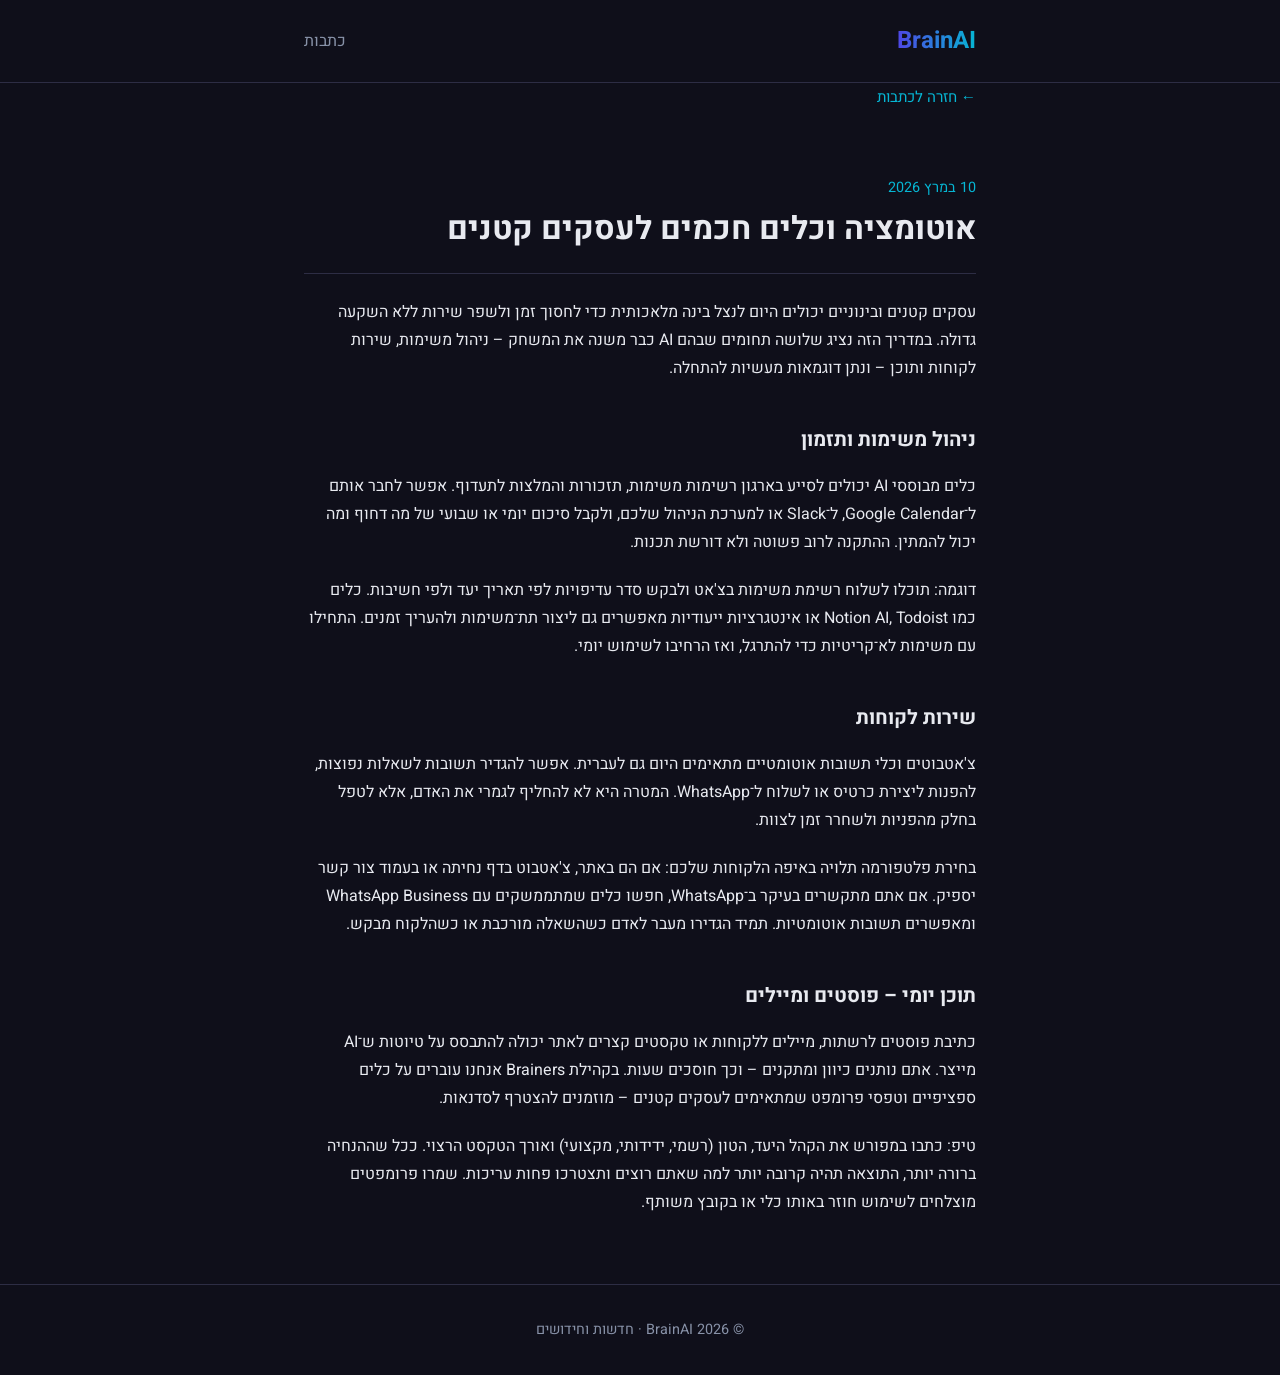
==== article-automation-smb.html @ 37932627 "feat: עמוד כתבות חדשות 2026 - BrainAI - כתבות מורחבות, תמונות כרטיסים, ברנד Made-with: Cursor" ====
<!DOCTYPE html>
<html lang="he" dir="rtl">
<head>
  <meta charset="UTF-8">
  <meta name="viewport" content="width=device-width, initial-scale=1">
  <title>אוטומציה וכלים חכמים לעסקים קטנים | BrainAI</title>
  <link href="https://fonts.googleapis.com/css2?family=Heebo:wght@300;400;500;600;700&display=swap" rel="stylesheet">
  <style>
    :root { --brand-primary: #4f46e5; --brand-secondary: #06b6d4; --bg: #0f0f1a; --surface: #18182a; --text: #e8eaf0; --text-muted: #8892a8; --border: #2d2d44; }
    * { box-sizing: border-box; margin: 0; padding: 0; }
    body { font-family: 'Heebo', sans-serif; background: var(--bg); color: var(--text); line-height: 1.75; min-height: 100vh; }
    .wrap { max-width: 720px; margin: 0 auto; padding: 0 24px; }
    header { padding: 20px 0; border-bottom: 1px solid var(--border); }
    .logo { font-size: 1.5rem; font-weight: 700; background: linear-gradient(90deg, var(--brand-primary), var(--brand-secondary)); -webkit-background-clip: text; -webkit-text-fill-color: transparent; text-decoration: none; }
    .article-header { padding: 40px 0 24px; }
    .article-date { font-size: 0.9rem; color: var(--brand-secondary); margin-bottom: 8px; }
    .article-header h1 { font-size: clamp(1.5rem, 4vw, 2rem); font-weight: 700; line-height: 1.3; }
    .prose { padding: 24px 0 48px; }
    .prose p { margin-bottom: 1.25em; color: var(--text); }
    .prose h2 { font-size: 1.25rem; margin: 2em 0 0.75em; color: var(--text); }
    .prose ul { margin: 1em 0 1.5em 1.5em; }
    .back { display: inline-block; color: var(--brand-secondary); text-decoration: none; margin-bottom: 24px; font-size: 0.95rem; }
    footer { padding: 32px 0; border-top: 1px solid var(--border); text-align: center; color: var(--text-muted); font-size: 0.9rem; }
  </style>
</head>
<body>
  <header>
    <div class="wrap" style="display: flex; justify-content: space-between; align-items: center;">
      <a href="index.html" class="logo">BrainAI</a>
      <a href="index.html" style="color: var(--text-muted); text-decoration: none;">כתבות</a>
    </div>
  </header>
  <main class="wrap">
    <a href="index.html" class="back">← חזרה לכתבות</a>
    <article>
      <header class="article-header">
        <div class="article-date">10 במרץ 2026</div>
        <h1>אוטומציה וכלים חכמים לעסקים קטנים</h1>
      </header>
      <div class="prose">
        <p>עסקים קטנים ובינוניים יכולים היום לנצל בינה מלאכותית כדי לחסוך זמן ולשפר שירות ללא השקעה גדולה. במדריך הזה נציג שלושה תחומים שבהם AI כבר משנה את המשחק – ניהול משימות, שירות לקוחות ותוכן – ונתן דוגמאות מעשיות להתחלה.</p>
        <h2>ניהול משימות ותזמון</h2>
        <p>כלים מבוססי AI יכולים לסייע בארגון רשימות משימות, תזכורות והמלצות לתעדוף. אפשר לחבר אותם ל־Google Calendar, ל־Slack או למערכת הניהול שלכם, ולקבל סיכום יומי או שבועי של מה דחוף ומה יכול להמתין. ההתקנה לרוב פשוטה ולא דורשת תכנות.</p>
        <p>דוגמה: תוכלו לשלוח רשימת משימות בצ'אט ולבקש סדר עדיפויות לפי תאריך יעד ולפי חשיבות. כלים כמו Notion AI, Todoist או אינטגרציות ייעודיות מאפשרים גם ליצור תת־משימות ולהעריך זמנים. התחילו עם משימות לא־קריטיות כדי להתרגל, ואז הרחיבו לשימוש יומי.</p>
        <h2>שירות לקוחות</h2>
        <p>צ'אטבוטים וכלי תשובות אוטומטיים מתאימים היום גם לעברית. אפשר להגדיר תשובות לשאלות נפוצות, להפנות ליצירת כרטיס או לשלוח ל־WhatsApp. המטרה היא לא להחליף לגמרי את האדם, אלא לטפל בחלק מהפניות ולשחרר זמן לצוות.</p>
        <p>בחירת פלטפורמה תלויה באיפה הלקוחות שלכם: אם הם באתר, צ'אטבוט בדף נחיתה או בעמוד צור קשר יספיק. אם אתם מתקשרים בעיקר ב־WhatsApp, חפשו כלים שמתממשקים עם WhatsApp Business ומאפשרים תשובות אוטומטיות. תמיד הגדירו מעבר לאדם כשהשאלה מורכבת או כשהלקוח מבקש.</p>
        <h2>תוכן יומי – פוסטים ומיילים</h2>
        <p>כתיבת פוסטים לרשתות, מיילים ללקוחות או טקסטים קצרים לאתר יכולה להתבסס על טיוטות ש־AI מייצר. אתם נותנים כיוון ומתקנים – וכך חוסכים שעות. בקהילת Brainers אנחנו עוברים על כלים ספציפיים וטפסי פרומפט שמתאימים לעסקים קטנים – מוזמנים להצטרף לסדנאות.</p>
        <p>טיפ: כתבו במפורש את הקהל היעד, הטון (רשמי, ידידותי, מקצועי) ואורך הטקסט הרצוי. ככל שההנחיה ברורה יותר, התוצאה תהיה קרובה יותר למה שאתם רוצים ותצטרכו פחות עריכות. שמרו פרומפטים מוצלחים לשימוש חוזר באותו כלי או בקובץ משותף.</p>
      </div>
    </article>
  </main>
  <footer><div class="wrap">© 2026 BrainAI · חדשות וחידושים</div></footer>
</body>
</html>
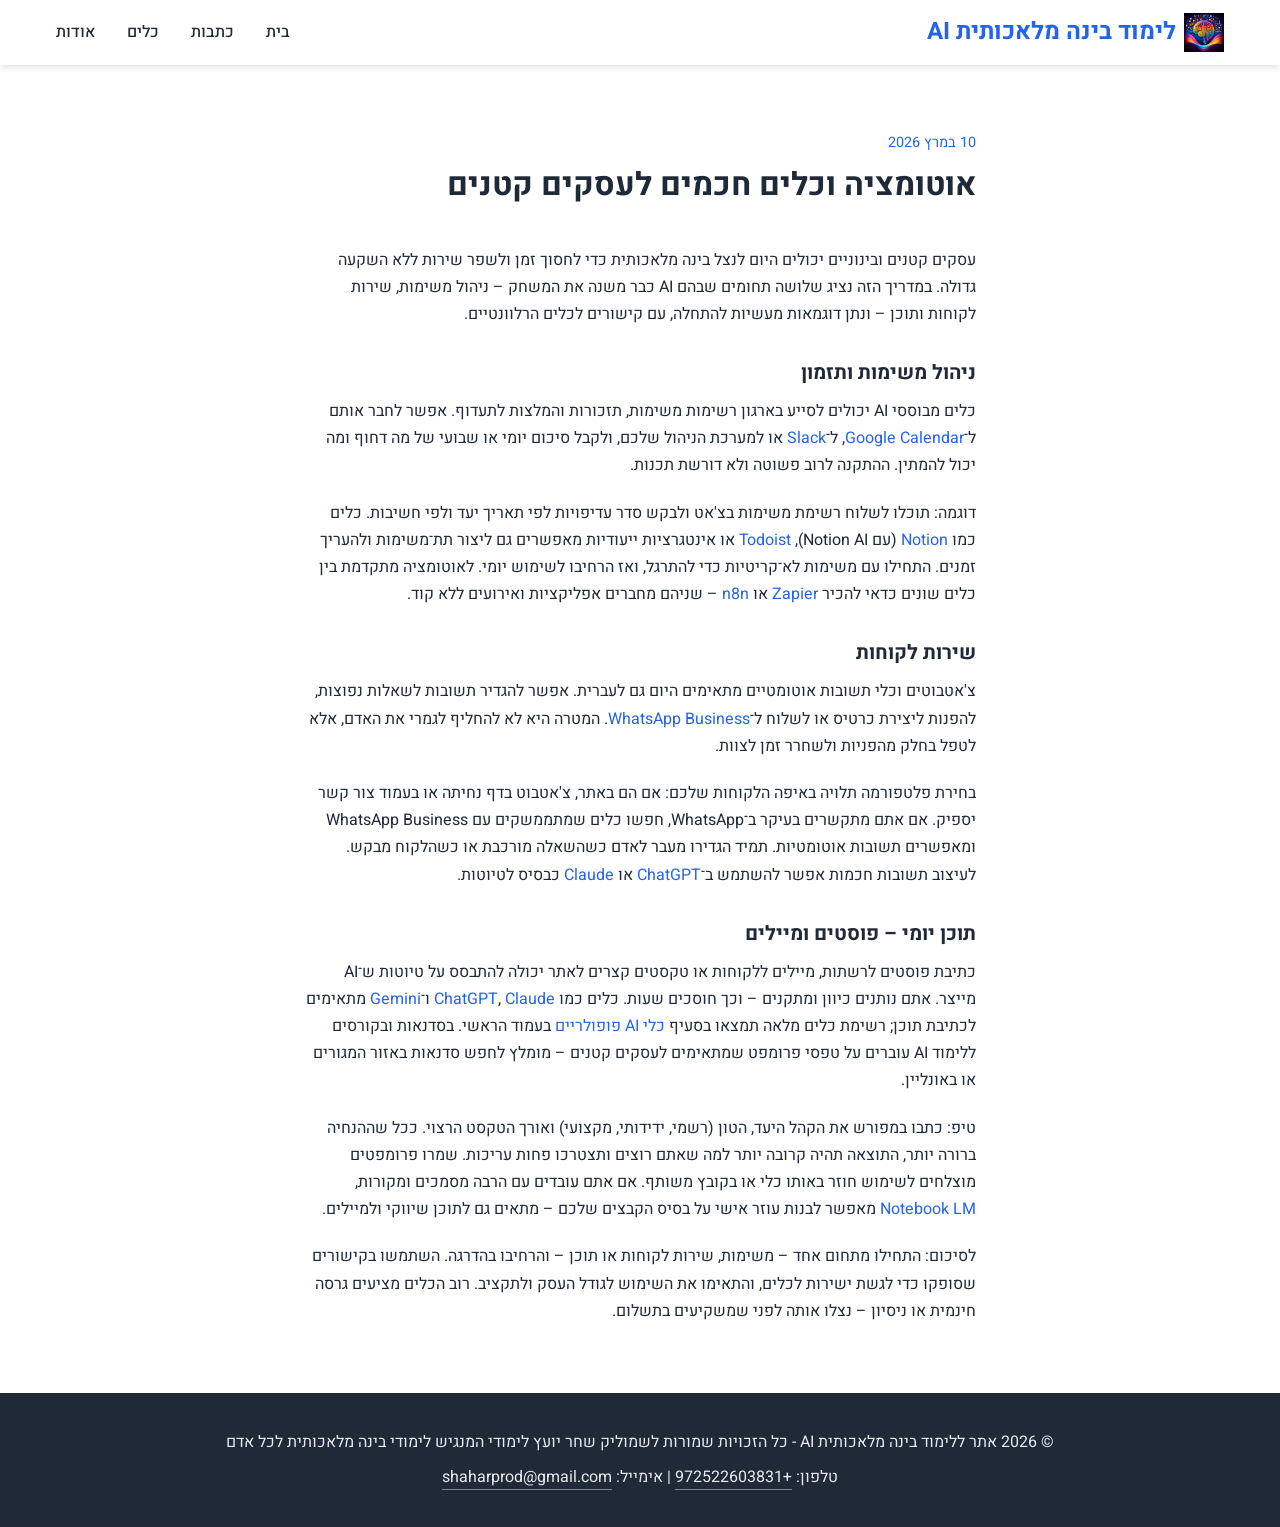
==== commit 319f8a9d: "feat: ברנדינג AI-learning, הסרת BrainAI, הרחבת כתבות 400+ מילים, לינקים לכלים Made-with: Cursor" ====
--- a/article-automation-smb.html
+++ b/article-automation-smb.html
@@ -3,54 +3,59 @@
 <head>
   <meta charset="UTF-8">
   <meta name="viewport" content="width=device-width, initial-scale=1">
-  <title>אוטומציה וכלים חכמים לעסקים קטנים | BrainAI</title>
+  <title>אוטומציה וכלים חכמים לעסקים קטנים | אתר ללימוד בינה מלאכותית AI</title>
+  <link rel="icon" type="image/png" href="images/logo.png">
+  <link rel="stylesheet" href="style.css">
   <link href="https://fonts.googleapis.com/css2?family=Heebo:wght@300;400;500;600;700&display=swap" rel="stylesheet">
-  <style>
-    :root { --brand-primary: #4f46e5; --brand-secondary: #06b6d4; --bg: #0f0f1a; --surface: #18182a; --text: #e8eaf0; --text-muted: #8892a8; --border: #2d2d44; }
-    * { box-sizing: border-box; margin: 0; padding: 0; }
-    body { font-family: 'Heebo', sans-serif; background: var(--bg); color: var(--text); line-height: 1.75; min-height: 100vh; }
-    .wrap { max-width: 720px; margin: 0 auto; padding: 0 24px; }
-    header { padding: 20px 0; border-bottom: 1px solid var(--border); }
-    .logo { font-size: 1.5rem; font-weight: 700; background: linear-gradient(90deg, var(--brand-primary), var(--brand-secondary)); -webkit-background-clip: text; -webkit-text-fill-color: transparent; text-decoration: none; }
-    .article-header { padding: 40px 0 24px; }
-    .article-date { font-size: 0.9rem; color: var(--brand-secondary); margin-bottom: 8px; }
-    .article-header h1 { font-size: clamp(1.5rem, 4vw, 2rem); font-weight: 700; line-height: 1.3; }
-    .prose { padding: 24px 0 48px; }
-    .prose p { margin-bottom: 1.25em; color: var(--text); }
-    .prose h2 { font-size: 1.25rem; margin: 2em 0 0.75em; color: var(--text); }
-    .prose ul { margin: 1em 0 1.5em 1.5em; }
-    .back { display: inline-block; color: var(--brand-secondary); text-decoration: none; margin-bottom: 24px; font-size: 0.95rem; }
-    footer { padding: 32px 0; border-top: 1px solid var(--border); text-align: center; color: var(--text-muted); font-size: 0.9rem; }
-  </style>
 </head>
 <body>
-  <header>
-    <div class="wrap" style="display: flex; justify-content: space-between; align-items: center;">
-      <a href="index.html" class="logo">BrainAI</a>
-      <a href="index.html" style="color: var(--text-muted); text-decoration: none;">כתבות</a>
-    </div>
+  <header class="header">
+    <nav class="nav">
+      <div class="logo">
+        <a href="index.html">
+          <img src="images/logo.png" alt="לוגו" class="logo-icon">
+          <span class="logo-text">לימוד בינה מלאכותית AI</span>
+        </a>
+      </div>
+      <ul class="nav-links">
+        <li><a href="index.html#home">בית</a></li>
+        <li><a href="index.html#articles">כתבות</a></li>
+        <li><a href="index.html#tools">כלים</a></li>
+        <li><a href="index.html#about">אודות</a></li>
+      </ul>
+      <button type="button" class="mobile-menu-btn" aria-label="תפריט"><span></span><span></span><span></span></button>
+    </nav>
   </header>
-  <main class="wrap">
-    <a href="index.html" class="back">← חזרה לכתבות</a>
+  <main class="article-page">
+    <div class="container">
+    <a href="index.html#articles" class="back-link">← חזרה לכתבות</a>
     <article>
       <header class="article-header">
         <div class="article-date">10 במרץ 2026</div>
         <h1>אוטומציה וכלים חכמים לעסקים קטנים</h1>
       </header>
       <div class="prose">
-        <p>עסקים קטנים ובינוניים יכולים היום לנצל בינה מלאכותית כדי לחסוך זמן ולשפר שירות ללא השקעה גדולה. במדריך הזה נציג שלושה תחומים שבהם AI כבר משנה את המשחק – ניהול משימות, שירות לקוחות ותוכן – ונתן דוגמאות מעשיות להתחלה.</p>
+        <p>עסקים קטנים ובינוניים יכולים היום לנצל בינה מלאכותית כדי לחסוך זמן ולשפר שירות ללא השקעה גדולה. במדריך הזה נציג שלושה תחומים שבהם AI כבר משנה את המשחק – ניהול משימות, שירות לקוחות ותוכן – ונתן דוגמאות מעשיות להתחלה, עם קישורים לכלים הרלוונטיים.</p>
         <h2>ניהול משימות ותזמון</h2>
-        <p>כלים מבוססי AI יכולים לסייע בארגון רשימות משימות, תזכורות והמלצות לתעדוף. אפשר לחבר אותם ל־Google Calendar, ל־Slack או למערכת הניהול שלכם, ולקבל סיכום יומי או שבועי של מה דחוף ומה יכול להמתין. ההתקנה לרוב פשוטה ולא דורשת תכנות.</p>
-        <p>דוגמה: תוכלו לשלוח רשימת משימות בצ'אט ולבקש סדר עדיפויות לפי תאריך יעד ולפי חשיבות. כלים כמו Notion AI, Todoist או אינטגרציות ייעודיות מאפשרים גם ליצור תת־משימות ולהעריך זמנים. התחילו עם משימות לא־קריטיות כדי להתרגל, ואז הרחיבו לשימוש יומי.</p>
+        <p>כלים מבוססי AI יכולים לסייע בארגון רשימות משימות, תזכורות והמלצות לתעדוף. אפשר לחבר אותם ל־<a href="https://calendar.google.com" target="_blank" rel="noopener">Google Calendar</a>, ל־<a href="https://slack.com" target="_blank" rel="noopener">Slack</a> או למערכת הניהול שלכם, ולקבל סיכום יומי או שבועי של מה דחוף ומה יכול להמתין. ההתקנה לרוב פשוטה ולא דורשת תכנות.</p>
+        <p>דוגמה: תוכלו לשלוח רשימת משימות בצ'אט ולבקש סדר עדיפויות לפי תאריך יעד ולפי חשיבות. כלים כמו <a href="https://www.notion.so" target="_blank" rel="noopener">Notion</a> (עם Notion AI), <a href="https://todoist.com" target="_blank" rel="noopener">Todoist</a> או אינטגרציות ייעודיות מאפשרים גם ליצור תת־משימות ולהעריך זמנים. התחילו עם משימות לא־קריטיות כדי להתרגל, ואז הרחיבו לשימוש יומי. לאוטומציה מתקדמת בין כלים שונים כדאי להכיר <a href="https://zapier.com" target="_blank" rel="noopener">Zapier</a> או <a href="https://n8n.io" target="_blank" rel="noopener">n8n</a> – שניהם מחברים אפליקציות ואירועים ללא קוד.</p>
         <h2>שירות לקוחות</h2>
-        <p>צ'אטבוטים וכלי תשובות אוטומטיים מתאימים היום גם לעברית. אפשר להגדיר תשובות לשאלות נפוצות, להפנות ליצירת כרטיס או לשלוח ל־WhatsApp. המטרה היא לא להחליף לגמרי את האדם, אלא לטפל בחלק מהפניות ולשחרר זמן לצוות.</p>
-        <p>בחירת פלטפורמה תלויה באיפה הלקוחות שלכם: אם הם באתר, צ'אטבוט בדף נחיתה או בעמוד צור קשר יספיק. אם אתם מתקשרים בעיקר ב־WhatsApp, חפשו כלים שמתממשקים עם WhatsApp Business ומאפשרים תשובות אוטומטיות. תמיד הגדירו מעבר לאדם כשהשאלה מורכבת או כשהלקוח מבקש.</p>
+        <p>צ'אטבוטים וכלי תשובות אוטומטיים מתאימים היום גם לעברית. אפשר להגדיר תשובות לשאלות נפוצות, להפנות ליצירת כרטיס או לשלוח ל־<a href="https://business.whatsapp.com" target="_blank" rel="noopener">WhatsApp Business</a>. המטרה היא לא להחליף לגמרי את האדם, אלא לטפל בחלק מהפניות ולשחרר זמן לצוות.</p>
+        <p>בחירת פלטפורמה תלויה באיפה הלקוחות שלכם: אם הם באתר, צ'אטבוט בדף נחיתה או בעמוד צור קשר יספיק. אם אתם מתקשרים בעיקר ב־WhatsApp, חפשו כלים שמתממשקים עם WhatsApp Business ומאפשרים תשובות אוטומטיות. תמיד הגדירו מעבר לאדם כשהשאלה מורכבת או כשהלקוח מבקש. לעיצוב תשובות חכמות אפשר להשתמש ב־<a href="https://chat.openai.com" target="_blank" rel="noopener">ChatGPT</a> או <a href="https://claude.ai" target="_blank" rel="noopener">Claude</a> כבסיס לטיוטות.</p>
         <h2>תוכן יומי – פוסטים ומיילים</h2>
-        <p>כתיבת פוסטים לרשתות, מיילים ללקוחות או טקסטים קצרים לאתר יכולה להתבסס על טיוטות ש־AI מייצר. אתם נותנים כיוון ומתקנים – וכך חוסכים שעות. בקהילת Brainers אנחנו עוברים על כלים ספציפיים וטפסי פרומפט שמתאימים לעסקים קטנים – מוזמנים להצטרף לסדנאות.</p>
-        <p>טיפ: כתבו במפורש את הקהל היעד, הטון (רשמי, ידידותי, מקצועי) ואורך הטקסט הרצוי. ככל שההנחיה ברורה יותר, התוצאה תהיה קרובה יותר למה שאתם רוצים ותצטרכו פחות עריכות. שמרו פרומפטים מוצלחים לשימוש חוזר באותו כלי או בקובץ משותף.</p>
+        <p>כתיבת פוסטים לרשתות, מיילים ללקוחות או טקסטים קצרים לאתר יכולה להתבסס על טיוטות ש־AI מייצר. אתם נותנים כיוון ומתקנים – וכך חוסכים שעות. כלים כמו <a href="https://chat.openai.com" target="_blank" rel="noopener">ChatGPT</a>, <a href="https://claude.ai" target="_blank" rel="noopener">Claude</a> ו־<a href="https://gemini.google.com" target="_blank" rel="noopener">Gemini</a> מתאימים לכתיבת תוכן; רשימת כלים מלאה תמצאו בסעיף <a href="index.html#tools">כלי AI פופולריים</a> בעמוד הראשי. בסדנאות ובקורסים ללימוד AI עוברים על טפסי פרומפט שמתאימים לעסקים קטנים – מומלץ לחפש סדנאות באזור המגורים או באונליין.</p>
+        <p>טיפ: כתבו במפורש את הקהל היעד, הטון (רשמי, ידידותי, מקצועי) ואורך הטקסט הרצוי. ככל שההנחיה ברורה יותר, התוצאה תהיה קרובה יותר למה שאתם רוצים ותצטרכו פחות עריכות. שמרו פרומפטים מוצלחים לשימוש חוזר באותו כלי או בקובץ משותף. אם אתם עובדים עם הרבה מסמכים ומקורות, <a href="https://notebooklm.google.com" target="_blank" rel="noopener">Notebook LM</a> מאפשר לבנות עוזר אישי על בסיס הקבצים שלכם – מתאים גם לתוכן שיווקי ולמיילים.</p>
+        <p>לסיכום: התחילו מתחום אחד – משימות, שירות לקוחות או תוכן – והרחיבו בהדרגה. השתמשו בקישורים שסופקו כדי לגשת ישירות לכלים, והתאימו את השימוש לגודל העסק ולתקציב. רוב הכלים מציעים גרסה חינמית או ניסיון – נצלו אותה לפני שמשקיעים בתשלום.</p>
       </div>
     </article>
+    </div>
   </main>
-  <footer><div class="wrap">© 2026 BrainAI · חדשות וחידושים</div></footer>
+  <footer class="footer">
+    <div class="container">
+      <p>© 2026 אתר ללימוד בינה מלאכותית AI - כל הזכויות שמורות לשמוליק שחר יועץ לימודי המנגיש לימודי בינה מלאכותית לכל אדם</p>
+      <p class="footer-contact">טלפון: <a href="tel:+972522603831">+972522603831</a> | אימייל: <a href="mailto:shaharprod@gmail.com">shaharprod@gmail.com</a></p>
+    </div>
+  </footer>
+  <script src="script.js"></script>
 </body>
 </html>
--- a/style.css
+++ b/style.css
@@ -0,0 +1,926 @@
+/* ===== CSS Variables ===== */
+:root {
+    --primary: #2563EB;
+    --primary-dark: #1D4ED8;
+    --secondary: #7C3AED;
+    --accent: #10B981;
+    --background: #FFFFFF;
+    --surface: #F3F4F6;
+    --text: #1F2937;
+    --text-light: #6B7280;
+    --border: #E5E7EB;
+    --shadow: 0 4px 6px -1px rgba(0, 0, 0, 0.1);
+    --shadow-lg: 0 10px 15px -3px rgba(0, 0, 0, 0.1);
+    --radius: 12px;
+    --radius-sm: 8px;
+}
+
+/* ===== Reset & Base ===== */
+* {
+    margin: 0;
+    padding: 0;
+    box-sizing: border-box;
+}
+
+img, video, iframe {
+    max-width: 100%;
+    height: auto;
+}
+
+html {
+    scroll-behavior: smooth;
+    overflow-x: hidden;
+}
+
+body {
+    font-family: 'Heebo', sans-serif;
+    background-color: var(--background);
+    color: var(--text);
+    line-height: 1.7;
+    direction: rtl;
+    overflow-x: hidden;
+    -webkit-text-size-adjust: 100%;
+}
+
+/* ===== Typography ===== */
+h1, h2, h3, h4 {
+    font-weight: 700;
+    line-height: 1.3;
+}
+
+h1 {
+    font-size: clamp(2rem, 5vw, 3.5rem);
+}
+
+h2 {
+    font-size: clamp(1.75rem, 4vw, 2.5rem);
+    margin-bottom: 2rem;
+    text-align: center;
+}
+
+h3 {
+    font-size: 1.25rem;
+}
+
+p {
+    margin-bottom: 1rem;
+}
+
+a {
+    color: var(--primary);
+    text-decoration: none;
+    transition: color 0.3s ease;
+}
+
+a:hover {
+    color: var(--primary-dark);
+}
+
+/* ===== Layout ===== */
+.container {
+    max-width: 1200px;
+    margin: 0 auto;
+    padding: 0 1.5rem;
+}
+
+@media (max-width: 480px) {
+    .container {
+        padding: 0 1rem;
+    }
+}
+
+.section {
+    padding: 5rem 0;
+}
+
+/* ===== Header & Navigation ===== */
+.header {
+    position: fixed;
+    top: 0;
+    right: 0;
+    left: 0;
+    background: var(--background);
+    box-shadow: var(--shadow);
+    z-index: 1000;
+    overflow-x: hidden;
+}
+
+.nav {
+    display: flex;
+    justify-content: space-between;
+    align-items: center;
+    flex-wrap: wrap;
+    gap: 0.5rem;
+    max-width: 1200px;
+    margin: 0 auto;
+    padding: 0.75rem 1rem;
+    position: relative;
+}
+
+.logo {
+    display: flex;
+    align-items: center;
+    gap: 0.5rem;
+    font-size: 1.5rem;
+    font-weight: 700;
+    color: var(--primary);
+    min-width: 0;
+}
+
+.logo a {
+    display: flex;
+    align-items: center;
+    gap: 0.5rem;
+    min-width: 0;
+}
+
+.logo-icon {
+    display: block;
+    width: 40px;
+    height: 40px;
+    object-fit: contain;
+    flex-shrink: 0;
+}
+
+.logo-text {
+    overflow-wrap: break-word;
+    word-break: break-word;
+}
+
+.nav-links {
+    display: flex;
+    list-style: none;
+    gap: 2rem;
+}
+
+.nav-links a {
+    color: var(--text);
+    font-weight: 500;
+    padding: 0.5rem 0;
+    position: relative;
+}
+
+.nav-links a::after {
+    content: '';
+    position: absolute;
+    bottom: 0;
+    right: 0;
+    width: 0;
+    height: 2px;
+    background: var(--primary);
+    transition: width 0.3s ease;
+}
+
+.nav-links a:hover::after {
+    width: 100%;
+}
+
+/* Search box in nav */
+.nav-search {
+    display: flex;
+    align-items: center;
+    gap: 0.25rem;
+}
+
+.nav-search input[type="search"] {
+    width: 160px;
+    padding: 0.4rem 0.75rem;
+    border: 1px solid var(--border);
+    border-radius: var(--radius-sm);
+    font-family: inherit;
+    font-size: 0.9rem;
+    direction: rtl;
+    transition: width 0.2s ease, border-color 0.2s ease;
+}
+
+.nav-search input[type="search"]:focus {
+    outline: none;
+    border-color: var(--primary);
+    width: 200px;
+}
+
+.nav-search button[type="submit"] {
+    padding: 0.4rem 0.5rem;
+    background: var(--primary);
+    color: white;
+    border: none;
+    border-radius: var(--radius-sm);
+    cursor: pointer;
+    font-size: 1rem;
+}
+
+.nav-search button[type="submit"]:hover {
+    background: var(--primary-dark);
+}
+
+.lang-switcher {
+    display: flex;
+    align-items: center;
+    gap: 0.5rem;
+    font-size: 0.875rem;
+}
+.lang-switcher a {
+    color: var(--text-light);
+}
+.lang-switcher a:hover {
+    color: var(--primary);
+}
+.lang-switcher .lang-active {
+    font-weight: 600;
+    color: var(--primary);
+}
+
+@media (max-width: 768px) {
+    .nav-search {
+        order: 3;
+        flex: 1 1 100%;
+        min-width: 0;
+    }
+    .nav-search input[type="search"] {
+        width: 100%;
+        max-width: none;
+        min-width: 0;
+    }
+}
+
+.mobile-menu-btn {
+    display: none;
+    flex-direction: column;
+    gap: 5px;
+    background: none;
+    border: none;
+    cursor: pointer;
+    padding: 0.5rem;
+}
+
+.mobile-menu-btn span {
+    display: block;
+    width: 25px;
+    height: 3px;
+    background: var(--text);
+    border-radius: 2px;
+    transition: 0.3s;
+}
+
+/* ===== Hero Section ===== */
+.hero {
+    min-height: 100vh;
+    display: flex;
+    align-items: center;
+    justify-content: center;
+    text-align: center;
+    background-image: linear-gradient(135deg, rgba(37, 99, 235, 0.8) 0%, rgba(124, 58, 237, 0.8) 100%), url('images/colorful%20digital%20media%20sy.png');
+    background-size: cover;
+    background-position: center 35%;
+    background-repeat: no-repeat;
+    color: white;
+    padding: 6rem 1.5rem 4rem;
+}
+
+.hero-content {
+    max-width: 800px;
+}
+
+.hero h1 {
+    margin-bottom: 1.5rem;
+}
+
+.hero p {
+    font-size: 1.25rem;
+    opacity: 0.9;
+    margin-bottom: 2rem;
+}
+
+.hero-tagline {
+    font-size: 1.1rem;
+    font-weight: 500;
+    letter-spacing: 2px;
+    text-transform: uppercase;
+    opacity: 0.85;
+    margin-bottom: 0.75rem;
+    background: rgba(255, 255, 255, 0.15);
+    display: inline-block;
+    padding: 0.5rem 1.5rem;
+    border-radius: 50px;
+}
+
+/* ===== Buttons ===== */
+.btn {
+    display: inline-block;
+    padding: 1rem 2rem;
+    border-radius: var(--radius);
+    font-weight: 600;
+    font-size: 1.1rem;
+    transition: all 0.3s ease;
+    cursor: pointer;
+    border: none;
+}
+
+.btn-primary {
+    background: white;
+    color: var(--primary);
+}
+
+.btn-primary:hover {
+    background: var(--surface);
+    transform: translateY(-2px);
+    box-shadow: var(--shadow-lg);
+    color: var(--primary-dark);
+}
+
+/* ===== Intro Section ===== */
+.intro {
+    background: var(--surface);
+}
+
+.intro-content {
+    display: grid;
+    grid-template-columns: 1fr 1fr;
+    gap: 3rem;
+    align-items: center;
+}
+
+.intro-text p {
+    font-size: 1.1rem;
+    color: var(--text-light);
+}
+
+.feature-list {
+    list-style: none;
+    margin-top: 1.5rem;
+}
+
+.feature-list li {
+    padding: 0.75rem 0;
+    font-size: 1.05rem;
+    border-bottom: 1px solid var(--border);
+}
+
+.feature-list li:last-child {
+    border-bottom: none;
+}
+
+.placeholder-image {
+    background: linear-gradient(135deg, var(--primary) 0%, var(--secondary) 100%);
+    border-radius: var(--radius);
+    height: 300px;
+    display: flex;
+    align-items: center;
+    justify-content: center;
+    font-size: 8rem;
+}
+
+/* ===== Cards Grid ===== */
+.cards-grid {
+    display: grid;
+    grid-template-columns: repeat(auto-fit, minmax(300px, 1fr));
+    gap: 2rem;
+}
+
+.card {
+    background: var(--background);
+    border: 1px solid var(--border);
+    border-radius: var(--radius);
+    padding: 2rem;
+    transition: all 0.3s ease;
+}
+
+.card:hover {
+    transform: translateY(-5px);
+    box-shadow: var(--shadow-lg);
+    border-color: var(--primary);
+}
+
+.card-icon {
+    font-size: 3rem;
+    margin-bottom: 1rem;
+}
+
+.card h3 {
+    margin-bottom: 0.75rem;
+    color: var(--text);
+}
+
+.card p {
+    color: var(--text-light);
+    margin-bottom: 1rem;
+}
+
+.card-link {
+    font-weight: 600;
+    color: var(--primary);
+}
+
+/* ===== Tools Section ===== */
+.tools {
+    background: var(--surface);
+}
+
+.tools-grid {
+    display: grid;
+    grid-template-columns: repeat(auto-fit, minmax(250px, 1fr));
+    gap: 1.5rem;
+}
+
+.tool-item {
+    background: var(--background);
+    padding: 1.5rem;
+    border-radius: var(--radius-sm);
+    border-right: 4px solid var(--primary);
+}
+
+.tool-item h4 {
+    color: var(--primary);
+    margin-bottom: 0.5rem;
+}
+
+.tool-item p {
+    color: var(--text-light);
+    margin: 0;
+    font-size: 0.95rem;
+}
+
+/* ===== About Section ===== */
+.about {
+    text-align: center;
+}
+
+.about p {
+    max-width: 700px;
+    margin: 0 auto 1rem;
+    font-size: 1.1rem;
+    color: var(--text-light);
+}
+
+/* ===== Footer ===== */
+.footer {
+    background: var(--text);
+    color: white;
+    padding: 2rem 0;
+    text-align: center;
+}
+
+.footer p {
+    margin: 0.25rem 0;
+    opacity: 0.9;
+}
+
+.footer-contact {
+    margin-top: 0.5rem !important;
+}
+
+.footer-contact a {
+    color: white;
+    text-decoration: none;
+    border-bottom: 1px solid rgba(255,255,255,0.5);
+}
+
+.footer-contact a:hover {
+    border-bottom-color: white;
+}
+
+/* ===== Responsive ===== */
+@media (max-width: 768px) {
+    .header .nav {
+        padding: 0.2rem 0.6rem;
+        gap: 0.25rem;
+        min-height: 0;
+    }
+
+    .logo {
+        font-size: 0.9rem;
+        max-width: calc(100vw - 80px);
+        order: 1;
+        flex: 1 1 auto;
+    }
+
+    .logo-text {
+        font-size: 0.8rem;
+        line-height: 1.15;
+    }
+
+    .logo-icon {
+        width: 20px;
+        height: 20px;
+    }
+
+    /* מובייל: המבורגר פותח תפריט רגיל בזרימה; אחרי בחירה – חוזר למצב המבורגר */
+    .mobile-menu-btn {
+        display: flex;
+        flex-shrink: 0;
+        order: 2;
+        padding: 0.5rem;
+        min-width: 44px;
+        min-height: 44px;
+        position: relative;
+        z-index: 1001;
+    }
+
+    .mobile-menu-btn span {
+        width: 18px;
+        height: 2px;
+    }
+
+    .nav-links {
+        order: 4;
+        display: none;
+        flex-direction: column;
+        width: 100%;
+        flex: 1 1 100%;
+        position: static;
+        background: var(--background);
+        padding: 0.35rem 0;
+        gap: 0;
+        box-shadow: 0 4px 8px rgba(0,0,0,0.08);
+        border-radius: var(--radius-sm);
+        margin-top: 0.25rem;
+        max-height: 70vh;
+        overflow-y: auto;
+    }
+
+    .nav-links.active {
+        display: flex;
+    }
+
+    .nav-links li {
+        border-bottom: 1px solid var(--border);
+    }
+
+    .nav-links li:last-child {
+        border-bottom: none;
+    }
+
+    .nav-links > li > a {
+        display: block;
+        padding: 0.5rem 0.75rem;
+        font-size: 0.9rem;
+        white-space: normal;
+    }
+
+    .nav-search {
+        flex: 1 1 100%;
+        min-width: 0;
+        max-width: none;
+        padding: 0.15rem 0.2rem;
+    }
+
+    .nav-search input[type="search"] {
+        width: 100%;
+        min-width: 0;
+        padding: 0.25rem 0.5rem;
+        font-size: 0.85rem;
+    }
+
+    .nav-search button[type="submit"] {
+        padding: 0.2rem 0.35rem;
+        font-size: 0.9rem;
+    }
+
+    .hero {
+        padding: 3rem 1rem 2rem;
+        min-height: 100svh;
+    }
+
+    .hero h1 {
+        font-size: clamp(1.15rem, 4.5vw, 1.5rem);
+        line-height: 1.25;
+        word-wrap: break-word;
+        overflow-wrap: break-word;
+    }
+
+    .hero p {
+        font-size: 1rem;
+    }
+
+    .hero-tagline {
+        font-size: 0.9rem;
+        padding: 0.4rem 1rem;
+    }
+
+    .intro-content {
+        grid-template-columns: 1fr;
+        gap: 1.5rem;
+    }
+
+    .placeholder-image {
+        height: 200px;
+        font-size: 5rem;
+    }
+
+    .section {
+        padding: 2.5rem 0;
+    }
+
+    .cards-grid {
+        grid-template-columns: 1fr;
+        gap: 1.25rem;
+        min-width: 0;
+    }
+
+    .card {
+        min-width: 0;
+        padding: 1.25rem;
+    }
+
+    .card p, .card h3 {
+        overflow-wrap: break-word;
+        word-break: break-word;
+    }
+
+    .tools-grid {
+        grid-template-columns: 1fr;
+        min-width: 0;
+    }
+
+    .tool-item {
+        min-width: 0;
+    }
+
+    .btn {
+        padding: 0.85rem 1.5rem;
+        font-size: 1rem;
+        text-align: center;
+        box-sizing: border-box;
+    }
+
+    .article-nav .btn {
+        display: block;
+        width: 100%;
+        max-width: 100%;
+    }
+
+    .hero .btn-primary {
+        width: auto;
+        min-width: 0;
+    }
+}
+
+@media (max-width: 480px) {
+    .section {
+        padding: 2rem 0;
+    }
+
+    .logo-text {
+        font-size: 0.95rem;
+    }
+
+    .hero {
+        padding: 4.5rem 0.75rem 2.5rem;
+    }
+
+    .card-number {
+        top: -6px;
+        right: -6px;
+        width: 28px;
+        height: 28px;
+        font-size: 0.9rem;
+    }
+}
+
+/* ===== Accessibility ===== */
+@media (prefers-reduced-motion: reduce) {
+    * {
+        animation: none !important;
+        transition: none !important;
+    }
+}
+
+:focus {
+    outline: 3px solid var(--primary);
+    outline-offset: 2px;
+}
+
+:focus:not(:focus-visible) {
+    outline: none;
+}
+
+:focus-visible {
+    outline: 3px solid var(--primary);
+    outline-offset: 2px;
+}
+
+/* ===== Dropdown Menu ===== */
+.dropdown {
+    position: relative;
+}
+
+.dropdown-toggle {
+    cursor: pointer;
+}
+
+.dropdown-menu {
+    display: none;
+    position: absolute;
+    top: 100%;
+    right: 0;
+    background: var(--background);
+    min-width: 220px;
+    border-radius: var(--radius-sm);
+    box-shadow: var(--shadow-lg);
+    border: 1px solid var(--border);
+    padding: 0.5rem 0;
+    z-index: 1001;
+    list-style: none;
+}
+
+.dropdown:hover .dropdown-menu {
+    display: block;
+}
+
+.dropdown-menu li {
+    border-bottom: none !important;
+}
+
+.dropdown-menu a {
+    display: block;
+    padding: 0.75rem 1.25rem;
+    color: var(--text);
+    font-weight: 400;
+    font-size: 0.95rem;
+    transition: background 0.2s ease;
+}
+
+.dropdown-menu a:hover {
+    background: var(--surface);
+    color: var(--primary);
+}
+
+.dropdown-menu a::after {
+    display: none;
+}
+
+/* ===== Card Numbers ===== */
+.card {
+    position: relative;
+}
+
+.card-number {
+    position: absolute;
+    top: -10px;
+    right: -10px;
+    width: 36px;
+    height: 36px;
+    background: linear-gradient(135deg, var(--primary) 0%, var(--secondary) 100%);
+    color: white;
+    border-radius: 50%;
+    display: flex;
+    align-items: center;
+    justify-content: center;
+    font-weight: 700;
+    font-size: 1.1rem;
+    box-shadow: var(--shadow);
+}
+
+/* ===== Mobile Dropdown ===== */
+@media (max-width: 768px) {
+    .dropdown-menu {
+        position: static;
+        display: none;
+        box-shadow: none;
+        border: none;
+        padding: 0;
+        padding-right: 0.5rem;
+        padding-bottom: 0.25rem;
+        background: var(--surface);
+    }
+
+    .dropdown.active .dropdown-menu {
+        display: block;
+    }
+
+    .dropdown-menu a {
+        padding: 0.4rem 0.6rem;
+        font-size: 0.85rem;
+        border-bottom: 1px solid var(--border);
+    }
+
+    .dropdown-toggle {
+        font-size: 0.9rem;
+    }
+
+    .card-number {
+        top: -8px;
+        right: -8px;
+        width: 32px;
+        height: 32px;
+        font-size: 1rem;
+    }
+}
+
+/* ===== News / Blog Page (עמוד כתבות) ===== */
+.hero-news {
+    padding: 6rem 1.5rem 4rem;
+    text-align: center;
+    background: linear-gradient(135deg, rgba(37, 99, 235, 0.08) 0%, rgba(124, 58, 237, 0.08) 100%);
+}
+.hero-news .hero-tagline {
+    background: rgba(37, 99, 235, 0.15);
+    color: var(--primary);
+}
+.section-title {
+    font-size: 1.5rem;
+    font-weight: 600;
+    margin-bottom: 1.5rem;
+    padding-bottom: 0.5rem;
+    border-bottom: 3px solid var(--primary);
+    display: inline-block;
+    text-align: right;
+}
+.articles-grid {
+    display: grid;
+    grid-template-columns: repeat(auto-fill, minmax(300px, 1fr));
+    gap: 1.5rem;
+}
+.article-card {
+    background: var(--background);
+    border: 1px solid var(--border);
+    border-radius: var(--radius);
+    overflow: hidden;
+    transition: all 0.3s ease;
+}
+.article-card:hover {
+    transform: translateY(-5px);
+    box-shadow: var(--shadow-lg);
+    border-color: var(--primary);
+}
+.article-card a {
+    color: inherit;
+    text-decoration: none;
+    display: block;
+}
+.article-card .card-img {
+    height: 180px;
+    background: var(--surface);
+    overflow: hidden;
+}
+.article-card .card-img img {
+    width: 100%;
+    height: 180px;
+    object-fit: cover;
+    display: block;
+}
+.article-card .card-body {
+    padding: 1.25rem;
+}
+.article-card .card-date {
+    font-size: 0.85rem;
+    color: var(--primary);
+    margin-bottom: 0.5rem;
+}
+.article-card .card-body h3 {
+    font-size: 1.1rem;
+    margin-bottom: 0.5rem;
+    color: var(--text);
+}
+.article-card .card-body p {
+    font-size: 0.95rem;
+    color: var(--text-light);
+    margin: 0;
+}
+@media (max-width: 768px) {
+    .articles-grid {
+        grid-template-columns: 1fr;
+    }
+}
+
+/* ===== Article inner page (כתבה בודדת) ===== */
+.article-page .container {
+    max-width: 720px;
+}
+.article-page .back-link {
+    display: inline-block;
+    color: var(--primary);
+    text-decoration: none;
+    margin-bottom: 1.5rem;
+    font-size: 0.95rem;
+}
+.article-page .back-link:hover {
+    text-decoration: underline;
+}
+.article-page .article-header {
+    padding: 5rem 0 1.5rem;
+}
+.article-page .article-date {
+    font-size: 0.9rem;
+    color: var(--primary);
+    margin-bottom: 0.5rem;
+}
+.article-page .article-header h1 {
+    font-size: clamp(1.35rem, 4vw, 2rem);
+    line-height: 1.35;
+}
+.article-page .prose {
+    padding: 1rem 0 3rem;
+}
+.article-page .prose p {
+    margin-bottom: 1.25rem;
+    color: var(--text);
+}
+.article-page .prose h2 {
+    font-size: 1.25rem;
+    margin: 2rem 0 0.75rem;
+    text-align: right;
+}
+.article-page .prose ul {
+    margin: 1rem 0 1.5rem 1.5rem;
+}
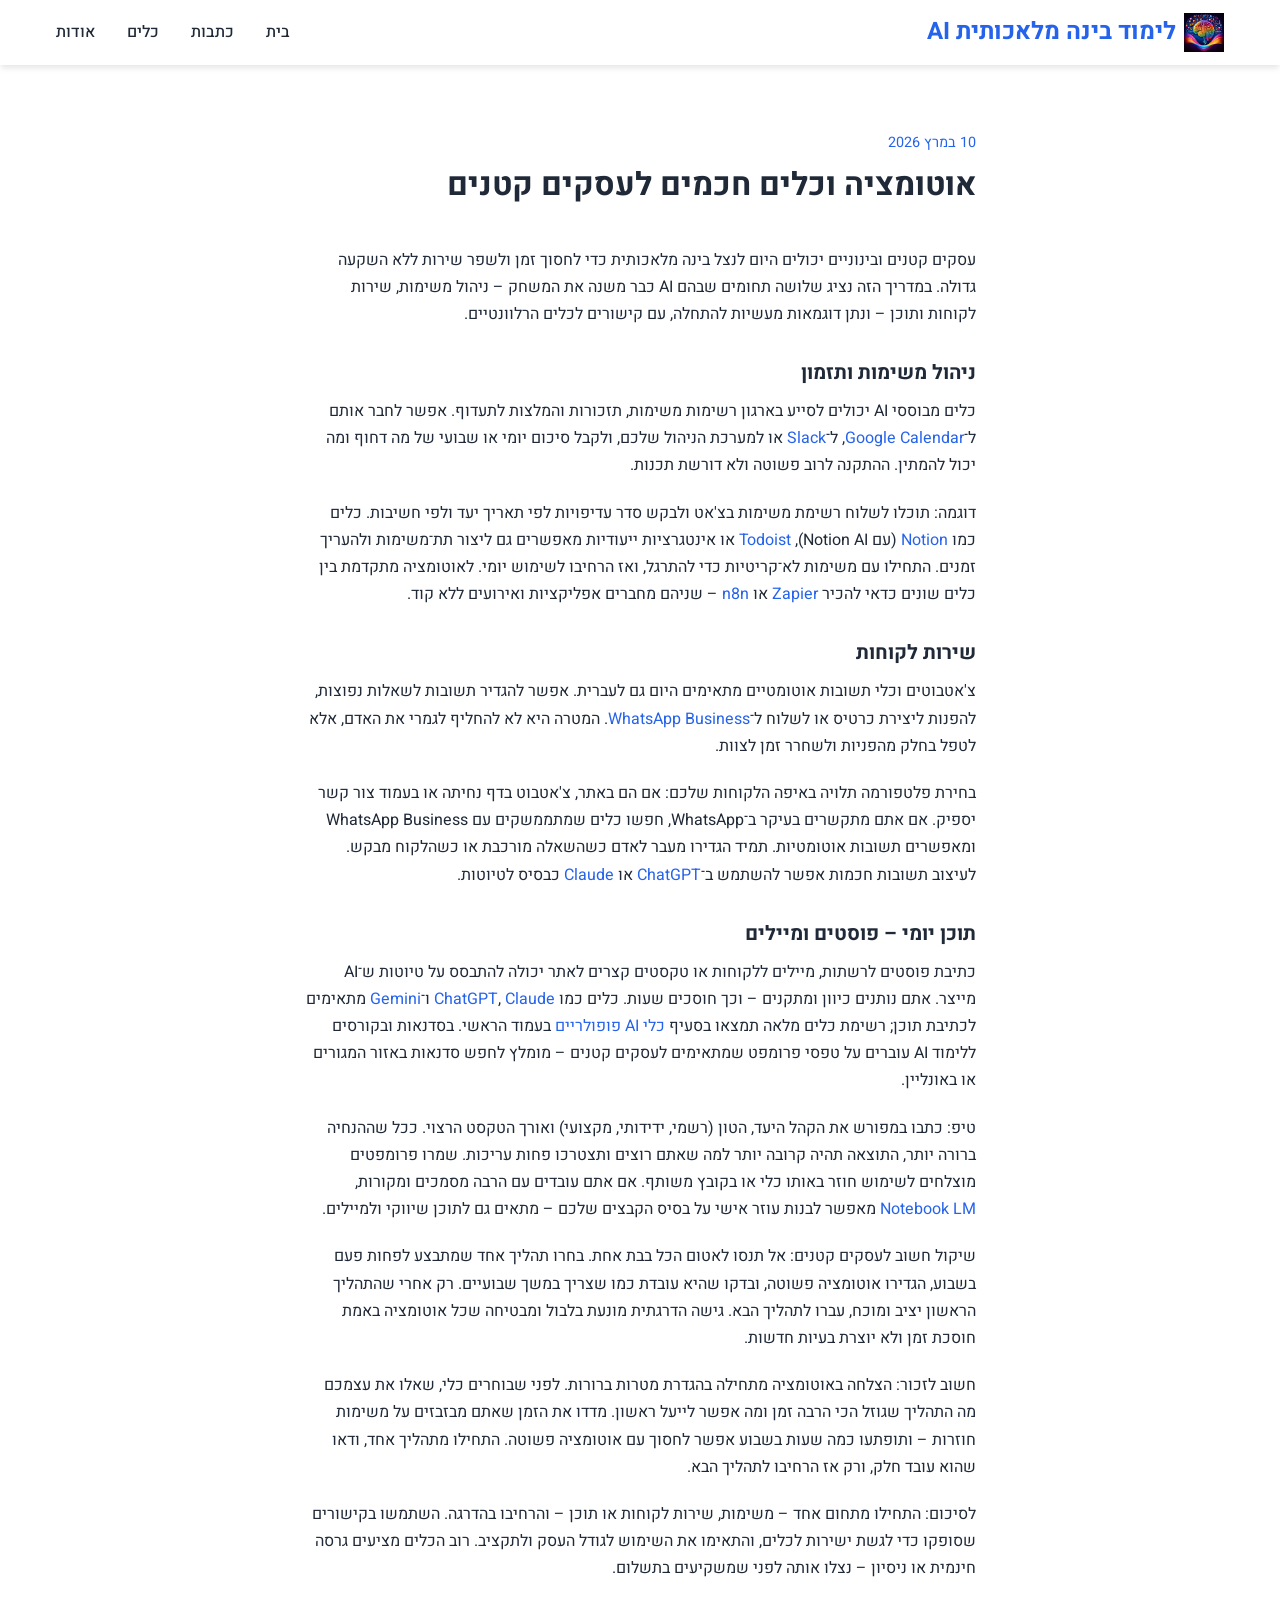
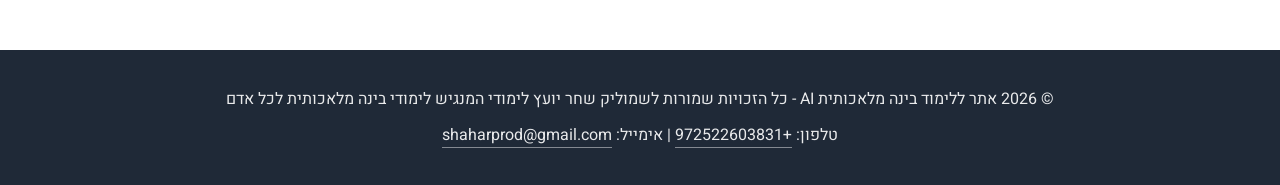
==== commit ffda3cfc: "feat: הרחבת כל 6 הכתבות ל-450+ מילים עם תוכן מעשי Co-Authored-By: Claude Opus 4.6 (1M context) <nore" ====
--- a/article-automation-smb.html
+++ b/article-automation-smb.html
@@ -45,6 +45,8 @@
         <h2>תוכן יומי – פוסטים ומיילים</h2>
         <p>כתיבת פוסטים לרשתות, מיילים ללקוחות או טקסטים קצרים לאתר יכולה להתבסס על טיוטות ש־AI מייצר. אתם נותנים כיוון ומתקנים – וכך חוסכים שעות. כלים כמו <a href="https://chat.openai.com" target="_blank" rel="noopener">ChatGPT</a>, <a href="https://claude.ai" target="_blank" rel="noopener">Claude</a> ו־<a href="https://gemini.google.com" target="_blank" rel="noopener">Gemini</a> מתאימים לכתיבת תוכן; רשימת כלים מלאה תמצאו בסעיף <a href="index.html#tools">כלי AI פופולריים</a> בעמוד הראשי. בסדנאות ובקורסים ללימוד AI עוברים על טפסי פרומפט שמתאימים לעסקים קטנים – מומלץ לחפש סדנאות באזור המגורים או באונליין.</p>
         <p>טיפ: כתבו במפורש את הקהל היעד, הטון (רשמי, ידידותי, מקצועי) ואורך הטקסט הרצוי. ככל שההנחיה ברורה יותר, התוצאה תהיה קרובה יותר למה שאתם רוצים ותצטרכו פחות עריכות. שמרו פרומפטים מוצלחים לשימוש חוזר באותו כלי או בקובץ משותף. אם אתם עובדים עם הרבה מסמכים ומקורות, <a href="https://notebooklm.google.com" target="_blank" rel="noopener">Notebook LM</a> מאפשר לבנות עוזר אישי על בסיס הקבצים שלכם – מתאים גם לתוכן שיווקי ולמיילים.</p>
+        <p>שיקול חשוב לעסקים קטנים: אל תנסו לאטום הכל בבת אחת. בחרו תהליך אחד שמתבצע לפחות פעם בשבוע, הגדירו אוטומציה פשוטה, ובדקו שהיא עובדת כמו שצריך במשך שבועיים. רק אחרי שהתהליך הראשון יציב ומוכח, עברו לתהליך הבא. גישה הדרגתית מונעת בלבול ומבטיחה שכל אוטומציה באמת חוסכת זמן ולא יוצרת בעיות חדשות.</p>
+        <p>חשוב לזכור: הצלחה באוטומציה מתחילה בהגדרת מטרות ברורות. לפני שבוחרים כלי, שאלו את עצמכם מה התהליך שגוזל הכי הרבה זמן ומה אפשר לייעל ראשון. מדדו את הזמן שאתם מבזבזים על משימות חוזרות – ותופתעו כמה שעות בשבוע אפשר לחסוך עם אוטומציה פשוטה. התחילו מתהליך אחד, ודאו שהוא עובד חלק, ורק אז הרחיבו לתהליך הבא.</p>
         <p>לסיכום: התחילו מתחום אחד – משימות, שירות לקוחות או תוכן – והרחיבו בהדרגה. השתמשו בקישורים שסופקו כדי לגשת ישירות לכלים, והתאימו את השימוש לגודל העסק ולתקציב. רוב הכלים מציעים גרסה חינמית או ניסיון – נצלו אותה לפני שמשקיעים בתשלום.</p>
       </div>
     </article>
